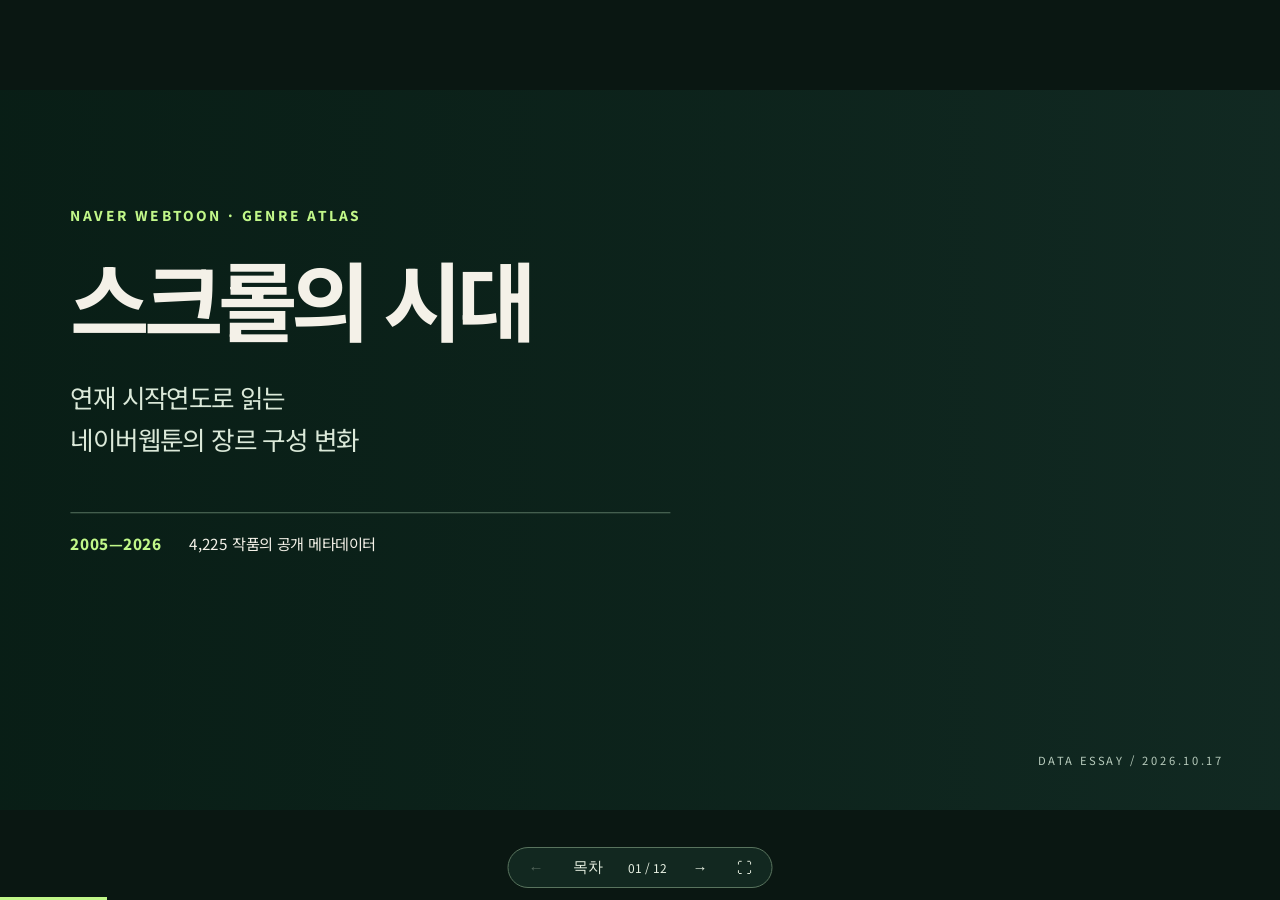
==== index.html @ 86655de3 "Build 16:9 webtoon genre research slide deck with CSV-driven SVG charts" ====
<!doctype html>
<html lang="ko"><head><meta charset="utf-8"><meta name="viewport" content="width=device-width,initial-scale=1"><meta name="theme-color" content="#122a23"><title>스크롤의 시대 — 네이버웹툰 장르 변화</title><link rel="stylesheet" href="style.css"></head>
<body><main id="deck" aria-label="네이버웹툰 장르 변화 발표">
<section class="slide cover active" data-title="스크롤의 시대"><img class="art" onerror="this.hidden=true" src="assets/cover.png" alt="텍스트 없는 만화 패널과 종이의 추상적 흐름"><div class="veil"></div><div class="content"><p class="eyebrow">NAVER WEBTOON · GENRE ATLAS</p><h1>스크롤의 시대</h1><p class="subtitle">연재 시작연도로 읽는<br>네이버웹툰의 장르 구성 변화</p><div class="coverline"><span>2005—2026</span><span>4,225 작품의 공개 메타데이터</span></div></div><span class="edition">DATA ESSAY / 2026.10.17</span></section>
<section class="slide" data-title="핵심 발견"><p class="eyebrow">THE BIG PICTURE</p><h2>드라마 중심에서,<br><em>로맨스의 확장으로.</em></h2><div class="split"><div><p class="lead">관측된 신규 연재 작품의 장르 구성은<br>시대에 따라 크게 달라졌습니다.</p><p class="muted">2010–2014년과 2020–2024년 비교<br>최초 게시연도가 확인된 작품 기준</p></div><div class="bigmetric"><span class="label">로맨스 구성비</span><div>8.2<span>%</span><b>→</b>34.1<span>%</span></div><p>+26.0%p <small>반올림 전 값으로 계산</small></p></div></div><div class="callout">이 변화는 관측된 작품 집합의 구성 변화입니다. 독자 수요나 인기도의 변화로 해석하지 않습니다.</div></section>
<section class="slide" data-title="수집 범위"><p class="eyebrow">01 / THE DATA</p><h2>목록에서 작품까지,<br>하나의 ID로 연결하다.</h2><div class="metrics"><div><strong>4,225</strong><span>수집 작품</span></div><div><strong>3,975</strong><span>연도 기반 분석 작품</span></div><div><strong>0</strong><span>중복 작품 ID</span></div><div><strong>18</strong><span>원본 CSV 변수</span></div></div><div class="flow"><div><b>목록 탐색</b><p>연재 · 완결 · 장르<br>2005–2026 연도별 아카이브</p></div><i>→</i><div><b>작품 메타데이터</b><p>장르 · 태그 · 상태 · 회차<br>최초 1회차 게시일</p></div><i>→</i><div><b>구조 검증</b><p>ID 중복 · 결측 · 날짜 일치<br>원본 보존 · 집계표 검산</p></div></div><p class="footnote">Firecrawl 수집 · 공개 메타데이터 사용 · 인증 제한 우회 없음 · 원본 CSV 수정 및 결측 대치 없음</p></section>
<section class="slide" data-title="결측 진단"><p class="eyebrow">DATA QUALITY</p><h2>날짜를 모르는 작품은<br>시간축에 놓지 않았습니다.</h2><div class="split quality"><div id="qualityChart" class="chart"></div><div><div class="statline"><strong>250</strong><span>최초 게시일·연도 결측 / 5.9%</span></div><p>249건은 인증 제한으로 확인 불가.<br>1건은 가장 오래된 공개 회차가 2회차로,<br>최초 1회차 날짜를 확인할 수 없었습니다.</p><p class="muted">총 회차 수 결측 249건.<br>제목·작가·장르·태그·상태·URL은 모두 확인.</p><div class="callout">전체 4,225건과 시간 추이 분석 3,975건의<br>분모를 구분합니다.</div></div></div></section>
<section class="slide chapter" data-title="시대별 장르"><img class="art" onerror="this.hidden=true" src="assets/chapter.png" alt="여러 시대를 연결하는 텍스트 없는 종이 패널"><div class="veil"></div><div class="content"><p class="eyebrow">02 / THE SHIFT</p><h2>장르의 중심은<br>어떻게 움직였을까?</h2><p class="subtitle">작품 수와 구성비를 함께 읽기</p></div></section>
<section class="slide" data-title="연도별 표본"><p class="eyebrow">COHORT SIZE</p><h2>시대별 표본 크기부터 확인합니다.</h2><p class="decksub">연도별 최초 게시 작품 수 · 날짜가 확인된 3,975작품</p><div id="annualChart" class="chart wide"></div><div class="chartnote"><span>후기 연도에 더 많은 작품이 관측됩니다. 비중 비교에서도 표본 규모를 함께 봐야 합니다.</span><b>2026년은 수집일까지의 부분 연도</b></div></section>
<section class="slide" data-title="장르 구성"><p class="eyebrow">THE GENRE MIX</p><h2>최근 구간의 가장 큰 장르는 로맨스입니다.</h2><p class="decksub">5년 구간별 장르 구성비 · 각 구간의 작품 수를 분모로 계산</p><div id="stackChart" class="chart wide"></div><div id="legend" class="legend"></div><p class="footnote">2025–2026은 불완전 구간입니다. 현재 표시되는 대표 장르를 최초 연재연도별로 집계했습니다.</p></section>
<section class="slide" data-title="구성비 변화"><p class="eyebrow">A CLOSER LOOK</p><h2>로맨스 +26.0%p,<br>일상·개그는 구성비가 줄었습니다.</h2><p class="decksub">2010–2014 → 2020–2024 · 대표 장르별 구성비 변화</p><div id="changeChart" class="chart change"></div><p class="footnote">구성비 감소가 작품 수 감소를 뜻하지는 않습니다. 비교 구간의 관측 작품 수는 각각 354건, 1,965건입니다.</p></section>
<section class="slide" data-title="시대와 장르 지도"><p class="eyebrow">PERIOD × GENRE</p><h2>장르의 이동을 한눈에.</h2><p class="decksub">5년 구간별 구성비(%) · 같은 색 척도로 비교</p><div id="heatmap" class="heatmap"></div><div class="heatkey"><span>0%</span><i></i><span>35%+</span><span class="muted">셀에 마우스를 올리면 작품 수와 비중 표시</span></div></section>
<section class="slide" data-title="결측의 편향"><p class="eyebrow">THE BLIND SPOT</p><h2>결측은 모든 장르에<br>똑같이 나타나지 않습니다.</h2><div class="split"><div id="coverageChart" class="chart"></div><div><p class="lead">날짜 확인률이 다르면,<br>시간 추이에 포함되는 비율도 다릅니다.</p><p class="muted">장르별 날짜 확인 작품 수 ÷ 해당 장르 전체 작품 수.<br>누락은 ‘0건’이 아닙니다.</p><div class="callout">시대별 장르 비교는 확인 가능한 표본에 대한<br>기술적 요약으로 한정합니다.</div></div></div></section>
<section class="slide" data-title="해석과 한계"><p class="eyebrow">03 / READING THE RESULTS</p><h2>이 데이터가 말하는 것,<br>아직 말하지 못하는 것.</h2><div class="cards"><article><span>01</span><h3>현재 관측된 목록</h3><p>삭제·서비스 종료·목록 미노출 작품은 빠질 수 있습니다. 전체 역사적 신작 생산량을 보장하지 않습니다.</p></article><article><span>02</span><h3>현재의 장르 라벨</h3><p>연재 당시의 분류 이력은 아닙니다. 현재 대표 장르를 최초 게시연도에 연결했습니다.</p></article><article><span>03</span><h3>인기도와 인과는 별개</h3><p>조회·구독·매출 데이터가 없습니다. 장르 구성이 달라진 원인과 수요 변화는 추가 검증이 필요합니다.</p></article></div><div class="conclusion">확인한 변화: <em>관측 작품 집합에서 로맨스가 차지하는 비중의 확대</em></div></section>
<section class="slide final" data-title="자료와 재현"><p class="eyebrow">OPEN THE DATA</p><h2>그래프 뒤의 데이터까지<br>확인할 수 있도록.</h2><div class="downloads"><a href="data/naver_webtoon_raw.csv" download><span>01</span><b>원본 CSV</b><small>4,225작품 · 18개 변수 ↗</small></a><a href="data/collection_report.md"><span>02</span><b>수집 보고서</b><small>범위 · 결측 · 실패 · 검증 ↗</small></a><a href="data/eda_report.md"><span>03</span><b>EDA 보고서</b><small>집계 기준 · 해석 한계 ↗</small></a></div><p class="source">출처: 네이버웹툰 공개 목록 및 작품 메타데이터 · 수집일 2026.10.17<br>통계 그래프: CSV 기반 JavaScript/SVG · 전환 애니메이션: anime.js<br>표지·섹션 전환 이미지: Gemini Nano Banana · 이미지에 통계 정보 없음</p><p class="endline">데이터는 남기고, 해석은 신중하게.</p></section>
</main><nav class="controls" aria-label="슬라이드 이동"><button id="prev" aria-label="이전 슬라이드">←</button><button id="overview" title="슬라이드 목록">목차</button><span id="counter">01 / 12</span><button id="next" aria-label="다음 슬라이드">→</button><button id="fullscreen" title="전체 화면">⛶</button></nav><div id="progress"></div><dialog id="toc"><h3>스크롤의 시대</h3><div id="tocItems"></div><button id="closeToc">닫기 · Esc</button></dialog><div id="tooltip" role="tooltip"></div><script src="vendor/anime.min.js"></script><script src="data/stats.js"></script><script src="app.js"></script></body></html>
---- style.css ----
@import url('https://fonts.googleapis.com/css2?family=Noto+Sans+KR:wght@400;500;600;700;800;900&display=swap');
:root{--ink:#172c25;--paper:#f4f1e8;--green:#147c58;--mint:#c1f789;--muted:#66756b;--orange:#e78452}*{box-sizing:border-box}html,body{margin:0;width:100%;height:100%;overflow:hidden;background:#0a1712;color:var(--ink);font-family:'Noto Sans KR','Malgun Gothic',sans-serif}body{display:grid;place-items:center}#deck{width:1600px;height:900px;position:absolute;transform-origin:center center;background:var(--paper);overflow:hidden}.slide{position:absolute;inset:0;padding:70px 88px 68px;background:var(--paper);visibility:hidden;opacity:0;overflow:hidden}.slide.active{visibility:visible;opacity:1}.eyebrow{font-size:17px;font-weight:800;letter-spacing:3px;margin:0 0 28px;color:var(--green)}h1,h2,h3,p{margin-top:0}h1{font-size:108px;line-height:1.15;letter-spacing:-7px;margin-bottom:36px}h2{font-size:57px;line-height:1.3;letter-spacing:-2.7px;margin-bottom:25px;font-weight:800}h3{font-size:26px;letter-spacing:-1px}em{font-style:normal;color:var(--green)}.cover,.chapter,.final{background:#122a23;color:var(--paper)}.cover .eyebrow,.chapter .eyebrow,.final .eyebrow{color:var(--mint)}.art{position:absolute;inset:0;width:100%;height:100%;object-fit:cover}.veil{position:absolute;inset:0;background:linear-gradient(90deg,rgba(8,29,21,.92),rgba(8,29,21,.55) 52%,rgba(8,29,21,.08))}.content{position:relative;padding-top:74px}.subtitle{font-size:32px;line-height:1.65;letter-spacing:-1px;color:#dbe9d9}.coverline{display:flex;gap:34px;margin-top:65px;border-top:1px solid #698671;width:750px;padding-top:24px;font-size:19px}.coverline span:first-child{color:var(--mint);font-weight:800;letter-spacing:1px}.edition{position:absolute;bottom:52px;right:70px;letter-spacing:3px;font-size:14px;color:#b7cbbc}.split{display:grid;grid-template-columns:1fr 1fr;gap:66px;align-items:center;margin-top:40px}.lead{font-size:29px;line-height:1.7;letter-spacing:-1px}.muted{color:var(--muted);font-size:21px;line-height:1.8}.bigmetric{border-left:1px solid #b9c5b8;padding-left:55px}.label{font-size:20px;color:var(--muted)}.bigmetric div{font-size:78px;font-weight:900;color:var(--green);white-space:nowrap;letter-spacing:-4px}.bigmetric div span{font-size:30px}.bigmetric b{font-size:40px;color:#7a8e7d;margin:0 18px}.bigmetric p{font-size:26px;font-weight:700;margin-top:14px}.bigmetric small{display:block;font-size:15px;color:var(--muted);font-weight:400;margin-top:8px}.callout{border-left:5px solid var(--green);background:#e5ebdf;padding:22px 26px;font-size:21px;line-height:1.65;margin-top:32px}.metrics{display:grid;grid-template-columns:repeat(4,1fr);gap:20px;margin-top:45px}.metrics>div{border-top:2px solid #b1c4ad;padding-top:18px}.metrics strong{display:block;font-size:67px;letter-spacing:-3px;color:var(--green)}.metrics span{font-size:20px}.flow{display:flex;align-items:center;justify-content:space-between;margin-top:50px;padding:30px 35px;background:#e6ebde}.flow b{font-size:24px}.flow p{font-size:19px;line-height:1.65;margin:13px 0 0;color:#526755}.flow i{font-style:normal;font-size:35px;color:var(--green)}.footnote{font-size:16px;color:var(--muted);line-height:1.7;margin-top:24px}.chart{min-width:0}.chart svg{width:100%;height:auto;overflow:visible;display:block}.wide{margin-top:22px}.decksub{font-size:20px;color:var(--muted);margin-bottom:18px}.chartnote{display:flex;justify-content:space-between;gap:30px;font-size:17px;color:var(--muted);margin-top:16px}.chartnote b{font-weight:500;color:#a05d35}.legend{display:flex;flex-wrap:wrap;gap:14px 23px;margin-top:16px;font-size:17px}.legend span{display:flex;gap:7px;align-items:center}.legend i{height:11px;width:11px;border-radius:3px}.quality{grid-template-columns:.9fr 1.1fr;margin-top:24px}.quality p{font-size:22px;line-height:1.85}.statline strong{font-size:72px;letter-spacing:-4px;color:var(--green);margin-right:20px}.statline span{font-size:21px}.chapter .content{padding-top:200px}.chapter h2{font-size:82px}.chapter .subtitle{margin-top:35px}.change{margin-top:6px}.heatmap{margin-top:28px;display:grid;grid-template-columns:145px repeat(10,1fr);gap:7px;font-size:17px;align-items:center}.heatmap .rowlabel{font-weight:700;font-size:19px}.heatmap .col{font-size:17px;text-align:center;padding:0 0 12px}.heatmap .cell{height:74px;display:grid;place-items:center;border-radius:4px;font-weight:700;font-size:20px}.heatmap .rowlabel small{display:block;font-size:14px;color:var(--muted);font-weight:400;margin-top:4px}.heatkey{display:flex;gap:15px;align-items:center;margin-top:28px;font-size:15px}.heatkey i{width:220px;height:12px;background:linear-gradient(90deg,#e5eedc,#147c58)}.heatkey .muted{font-size:16px;margin-left:30px}.cards{display:grid;grid-template-columns:repeat(3,1fr);gap:28px;margin-top:44px}.cards article{border-top:2px solid #9ab499;padding:22px 8px}.cards article>span{font-size:18px;color:var(--green);font-weight:800}.cards h3{margin-top:24px}.cards p{font-size:22px;line-height:1.9;color:#536554}.conclusion{padding-top:30px;border-top:1px solid #bccab6;font-size:23px;margin-top:15px}.conclusion em{font-weight:800}.downloads{display:grid;grid-template-columns:repeat(3,1fr);gap:22px;margin-top:56px}.downloads a{color:var(--paper);text-decoration:none;border:1px solid #54715e;padding:27px;transition:background .2s}.downloads a:hover{background:#244a35}.downloads span{color:var(--mint);display:block;margin-bottom:25px;font-size:16px}.downloads b{display:block;font-size:27px;margin-bottom:12px}.downloads small{color:#b3c6b5;font-size:17px}.source{color:#a8bfac;font-size:17px;line-height:1.9;margin-top:40px}.endline{font-size:23px;color:var(--mint);margin-top:28px}.controls{position:fixed;bottom:12px;left:50%;transform:translateX(-50%);display:flex;align-items:center;gap:13px;background:#142a22eF;color:#e8f1e3;border:1px solid #59745e;border-radius:30px;padding:5px 12px;z-index:9;font-size:12px}.controls button{color:inherit;border:0;background:none;cursor:pointer;font-size:15px;padding:5px 8px;border-radius:15px}.controls button:hover{background:#41634b}.controls button:focus-visible{outline:2px solid var(--mint)}#counter{min-width:48px;text-align:center;font-variant-numeric:tabular-nums}#progress{position:fixed;bottom:0;left:0;height:3px;background:var(--mint);z-index:10;transition:width .4s}dialog{background:var(--paper);border:0;border-radius:12px;max-width:680px;width:90vw;padding:30px}dialog::backdrop{background:#001309bb}#tocItems{display:grid;grid-template-columns:1fr 1fr;gap:7px}dialog button{padding:12px;text-align:left;background:#e4eadc;border:0;cursor:pointer;font:inherit}#closeToc{margin-top:20px}#tooltip{display:none;position:fixed;z-index:30;pointer-events:none;background:#122a23;color:white;padding:10px 14px;border-radius:6px;font-size:14px;white-space:pre-line;box-shadow:0 4px 20px #0003}svg text{font-family:inherit}svg .axis{fill:#61715f;font-size:16px}svg .grid{stroke:#d3dccb;stroke-width:1}svg .bar{transform-origin:bottom;transform-box:fill-box}button:disabled{opacity:.3;cursor:default}@media(prefers-reduced-motion:reduce){*{transition:none!important}}@media print{html,body{display:block;height:auto;overflow:visible;background:white}#deck{position:static;transform:none!important;width:1600px;height:auto;overflow:visible}.slide{position:relative;visibility:visible!important;opacity:1!important;height:900px;break-after:page}.controls,#progress,#tooltip,dialog{display:none!important}@page{size:16in 9in;margin:0}}
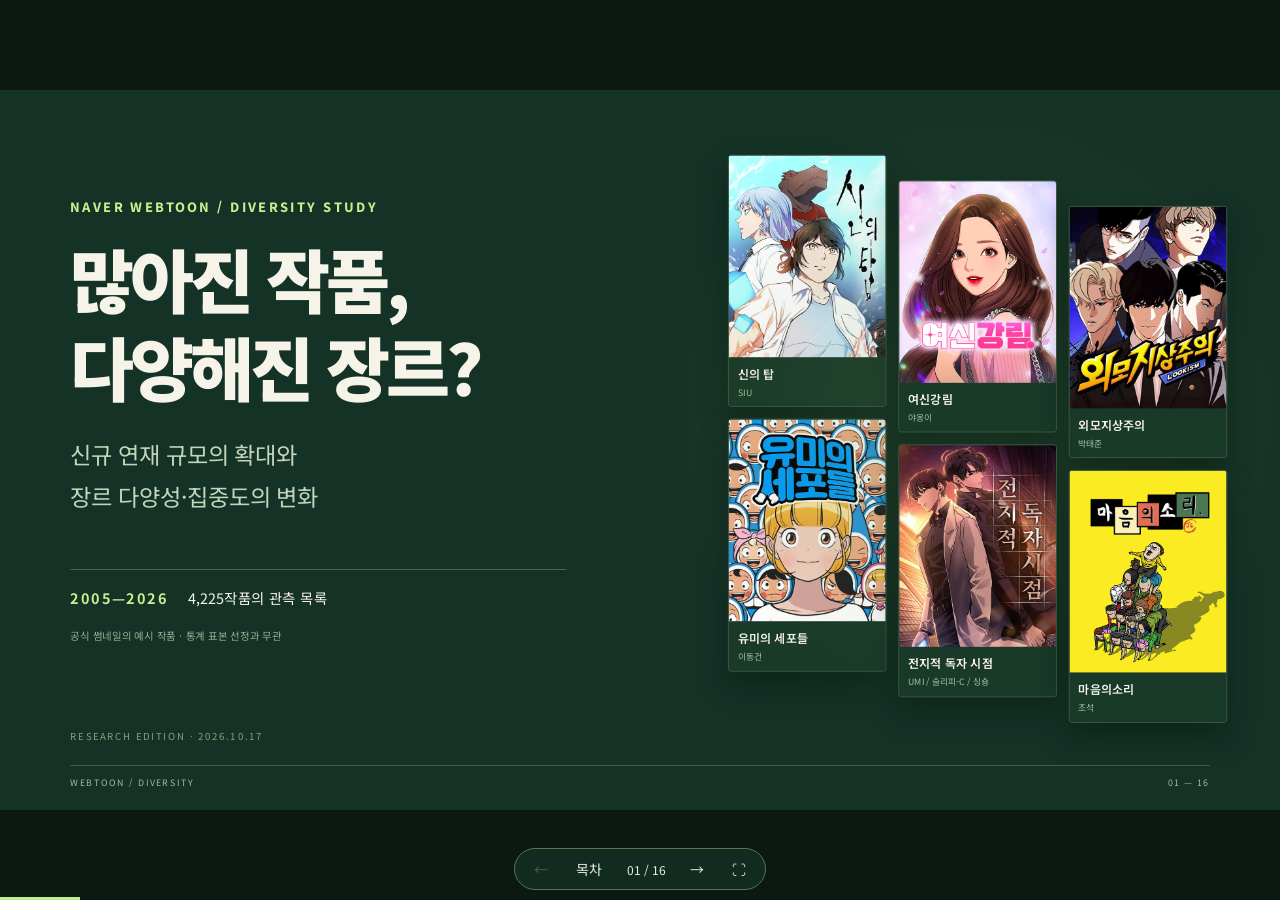
==== commit d3d1da9b: "Publish research slide deck on webtoon diversity with CSV-driven SVG charts and credited artwork" ====
--- a/index.html
+++ b/index.html
@@ -1,16 +1,3 @@
 <!doctype html>
-<html lang="ko"><head><meta charset="utf-8"><meta name="viewport" content="width=device-width,initial-scale=1"><meta name="theme-color" content="#122a23"><title>스크롤의 시대 — 네이버웹툰 장르 변화</title><link rel="stylesheet" href="style.css"></head>
-<body><main id="deck" aria-label="네이버웹툰 장르 변화 발표">
-<section class="slide cover active" data-title="스크롤의 시대"><img class="art" onerror="this.hidden=true" src="assets/cover.png" alt="텍스트 없는 만화 패널과 종이의 추상적 흐름"><div class="veil"></div><div class="content"><p class="eyebrow">NAVER WEBTOON · GENRE ATLAS</p><h1>스크롤의 시대</h1><p class="subtitle">연재 시작연도로 읽는<br>네이버웹툰의 장르 구성 변화</p><div class="coverline"><span>2005—2026</span><span>4,225 작품의 공개 메타데이터</span></div></div><span class="edition">DATA ESSAY / 2026.10.17</span></section>
-<section class="slide" data-title="핵심 발견"><p class="eyebrow">THE BIG PICTURE</p><h2>드라마 중심에서,<br><em>로맨스의 확장으로.</em></h2><div class="split"><div><p class="lead">관측된 신규 연재 작품의 장르 구성은<br>시대에 따라 크게 달라졌습니다.</p><p class="muted">2010–2014년과 2020–2024년 비교<br>최초 게시연도가 확인된 작품 기준</p></div><div class="bigmetric"><span class="label">로맨스 구성비</span><div>8.2<span>%</span><b>→</b>34.1<span>%</span></div><p>+26.0%p <small>반올림 전 값으로 계산</small></p></div></div><div class="callout">이 변화는 관측된 작품 집합의 구성 변화입니다. 독자 수요나 인기도의 변화로 해석하지 않습니다.</div></section>
-<section class="slide" data-title="수집 범위"><p class="eyebrow">01 / THE DATA</p><h2>목록에서 작품까지,<br>하나의 ID로 연결하다.</h2><div class="metrics"><div><strong>4,225</strong><span>수집 작품</span></div><div><strong>3,975</strong><span>연도 기반 분석 작품</span></div><div><strong>0</strong><span>중복 작품 ID</span></div><div><strong>18</strong><span>원본 CSV 변수</span></div></div><div class="flow"><div><b>목록 탐색</b><p>연재 · 완결 · 장르<br>2005–2026 연도별 아카이브</p></div><i>→</i><div><b>작품 메타데이터</b><p>장르 · 태그 · 상태 · 회차<br>최초 1회차 게시일</p></div><i>→</i><div><b>구조 검증</b><p>ID 중복 · 결측 · 날짜 일치<br>원본 보존 · 집계표 검산</p></div></div><p class="footnote">Firecrawl 수집 · 공개 메타데이터 사용 · 인증 제한 우회 없음 · 원본 CSV 수정 및 결측 대치 없음</p></section>
-<section class="slide" data-title="결측 진단"><p class="eyebrow">DATA QUALITY</p><h2>날짜를 모르는 작품은<br>시간축에 놓지 않았습니다.</h2><div class="split quality"><div id="qualityChart" class="chart"></div><div><div class="statline"><strong>250</strong><span>최초 게시일·연도 결측 / 5.9%</span></div><p>249건은 인증 제한으로 확인 불가.<br>1건은 가장 오래된 공개 회차가 2회차로,<br>최초 1회차 날짜를 확인할 수 없었습니다.</p><p class="muted">총 회차 수 결측 249건.<br>제목·작가·장르·태그·상태·URL은 모두 확인.</p><div class="callout">전체 4,225건과 시간 추이 분석 3,975건의<br>분모를 구분합니다.</div></div></div></section>
-<section class="slide chapter" data-title="시대별 장르"><img class="art" onerror="this.hidden=true" src="assets/chapter.png" alt="여러 시대를 연결하는 텍스트 없는 종이 패널"><div class="veil"></div><div class="content"><p class="eyebrow">02 / THE SHIFT</p><h2>장르의 중심은<br>어떻게 움직였을까?</h2><p class="subtitle">작품 수와 구성비를 함께 읽기</p></div></section>
-<section class="slide" data-title="연도별 표본"><p class="eyebrow">COHORT SIZE</p><h2>시대별 표본 크기부터 확인합니다.</h2><p class="decksub">연도별 최초 게시 작품 수 · 날짜가 확인된 3,975작품</p><div id="annualChart" class="chart wide"></div><div class="chartnote"><span>후기 연도에 더 많은 작품이 관측됩니다. 비중 비교에서도 표본 규모를 함께 봐야 합니다.</span><b>2026년은 수집일까지의 부분 연도</b></div></section>
-<section class="slide" data-title="장르 구성"><p class="eyebrow">THE GENRE MIX</p><h2>최근 구간의 가장 큰 장르는 로맨스입니다.</h2><p class="decksub">5년 구간별 장르 구성비 · 각 구간의 작품 수를 분모로 계산</p><div id="stackChart" class="chart wide"></div><div id="legend" class="legend"></div><p class="footnote">2025–2026은 불완전 구간입니다. 현재 표시되는 대표 장르를 최초 연재연도별로 집계했습니다.</p></section>
-<section class="slide" data-title="구성비 변화"><p class="eyebrow">A CLOSER LOOK</p><h2>로맨스 +26.0%p,<br>일상·개그는 구성비가 줄었습니다.</h2><p class="decksub">2010–2014 → 2020–2024 · 대표 장르별 구성비 변화</p><div id="changeChart" class="chart change"></div><p class="footnote">구성비 감소가 작품 수 감소를 뜻하지는 않습니다. 비교 구간의 관측 작품 수는 각각 354건, 1,965건입니다.</p></section>
-<section class="slide" data-title="시대와 장르 지도"><p class="eyebrow">PERIOD × GENRE</p><h2>장르의 이동을 한눈에.</h2><p class="decksub">5년 구간별 구성비(%) · 같은 색 척도로 비교</p><div id="heatmap" class="heatmap"></div><div class="heatkey"><span>0%</span><i></i><span>35%+</span><span class="muted">셀에 마우스를 올리면 작품 수와 비중 표시</span></div></section>
-<section class="slide" data-title="결측의 편향"><p class="eyebrow">THE BLIND SPOT</p><h2>결측은 모든 장르에<br>똑같이 나타나지 않습니다.</h2><div class="split"><div id="coverageChart" class="chart"></div><div><p class="lead">날짜 확인률이 다르면,<br>시간 추이에 포함되는 비율도 다릅니다.</p><p class="muted">장르별 날짜 확인 작품 수 ÷ 해당 장르 전체 작품 수.<br>누락은 ‘0건’이 아닙니다.</p><div class="callout">시대별 장르 비교는 확인 가능한 표본에 대한<br>기술적 요약으로 한정합니다.</div></div></div></section>
-<section class="slide" data-title="해석과 한계"><p class="eyebrow">03 / READING THE RESULTS</p><h2>이 데이터가 말하는 것,<br>아직 말하지 못하는 것.</h2><div class="cards"><article><span>01</span><h3>현재 관측된 목록</h3><p>삭제·서비스 종료·목록 미노출 작품은 빠질 수 있습니다. 전체 역사적 신작 생산량을 보장하지 않습니다.</p></article><article><span>02</span><h3>현재의 장르 라벨</h3><p>연재 당시의 분류 이력은 아닙니다. 현재 대표 장르를 최초 게시연도에 연결했습니다.</p></article><article><span>03</span><h3>인기도와 인과는 별개</h3><p>조회·구독·매출 데이터가 없습니다. 장르 구성이 달라진 원인과 수요 변화는 추가 검증이 필요합니다.</p></article></div><div class="conclusion">확인한 변화: <em>관측 작품 집합에서 로맨스가 차지하는 비중의 확대</em></div></section>
-<section class="slide final" data-title="자료와 재현"><p class="eyebrow">OPEN THE DATA</p><h2>그래프 뒤의 데이터까지<br>확인할 수 있도록.</h2><div class="downloads"><a href="data/naver_webtoon_raw.csv" download><span>01</span><b>원본 CSV</b><small>4,225작품 · 18개 변수 ↗</small></a><a href="data/collection_report.md"><span>02</span><b>수집 보고서</b><small>범위 · 결측 · 실패 · 검증 ↗</small></a><a href="data/eda_report.md"><span>03</span><b>EDA 보고서</b><small>집계 기준 · 해석 한계 ↗</small></a></div><p class="source">출처: 네이버웹툰 공개 목록 및 작품 메타데이터 · 수집일 2026.10.17<br>통계 그래프: CSV 기반 JavaScript/SVG · 전환 애니메이션: anime.js<br>표지·섹션 전환 이미지: Gemini Nano Banana · 이미지에 통계 정보 없음</p><p class="endline">데이터는 남기고, 해석은 신중하게.</p></section>
-</main><nav class="controls" aria-label="슬라이드 이동"><button id="prev" aria-label="이전 슬라이드">←</button><button id="overview" title="슬라이드 목록">목차</button><span id="counter">01 / 12</span><button id="next" aria-label="다음 슬라이드">→</button><button id="fullscreen" title="전체 화면">⛶</button></nav><div id="progress"></div><dialog id="toc"><h3>스크롤의 시대</h3><div id="tocItems"></div><button id="closeToc">닫기 · Esc</button></dialog><div id="tooltip" role="tooltip"></div><script src="vendor/anime.min.js"></script><script src="data/stats.js"></script><script src="app.js"></script></body></html>+<html lang="ko"><head><meta charset="utf-8"><meta name="viewport" content="width=device-width,initial-scale=1"><meta name="theme-color" content="#153227"><meta name="description" content="기존 네이버웹툰 CSV 4,225작품을 바탕으로 신작 규모와 장르 다양성을 살펴보는 16:9 연구 발표"><title>많아진 작품, 다양해진 장르? — 네이버웹툰 연구</title><link rel="stylesheet" href="research_theme.css"></head>
+<body><main id="deck" aria-label="네이버웹툰 장르 다양성 연구 발표"></main><nav class="controls" aria-label="슬라이드 이동"><button id="prev" aria-label="이전 슬라이드">←</button><button id="overview" title="목차 (O)">목차</button><span id="counter">01 / 16</span><button id="next" aria-label="다음 슬라이드">→</button><button id="fullscreen" aria-label="전체 화면 (F)">⛶</button></nav><div id="progress"></div><dialog id="toc"><h3>많아진 작품, 다양해진 장르?</h3><div id="tocItems"></div><button id="closeToc">닫기 · Esc</button></dialog><div id="tooltip" role="tooltip" hidden></div><noscript>이 발표의 CSV 기반 그래프를 보려면 JavaScript를 활성화해주세요.</noscript><script src="vendor/anime.min.js"></script><script src="data/stats.js"></script><script src="data/research.js"></script><script src="research_deck.js"></script></body></html>
--- a/research_theme.css
+++ b/research_theme.css
@@ -0,0 +1,2 @@
+@import url('https://fonts.googleapis.com/css2?family=Noto+Sans+KR:wght@400;500;600;700;800;900&display=swap');
+:root{--paper:#f6f3e9;--ink:#19372a;--green:#267a54;--lime:#c8ee90;--muted:#637461;--orange:#db7c58}*{box-sizing:border-box}html,body{width:100%;height:100%;margin:0;overflow:hidden}body{display:grid;place-items:center;background:#0b1912;color:var(--ink);font-family:'Noto Sans KR','Malgun Gothic',sans-serif}#deck{position:absolute;width:1600px;height:900px;transform-origin:center;background:var(--paper);overflow:hidden}.slide{position:absolute;inset:0;padding:64px 88px 68px;background:var(--paper);visibility:hidden;opacity:0;overflow:hidden}.slide.active{visibility:visible;opacity:1}p,h1,h2,h3,figure{margin:0}.eyebrow{font-size:16px;letter-spacing:3px;font-weight:800;color:var(--green);margin-bottom:22px}h1{font-size:87px;line-height:1.26;letter-spacing:-5px;font-weight:900}h2{font-size:54px;letter-spacing:-2.5px;line-height:1.32;font-weight:800;margin-bottom:28px}h3{font-size:24px;letter-spacing:-.7px;font-weight:700}em{font-style:normal;color:var(--green)}.lead{font-size:29px;line-height:1.8;letter-spacing:-1px}.muted{color:var(--muted)}.note{font-size:16px;line-height:1.65;color:var(--muted);margin-top:22px;max-width:1424px}.slide-footer{position:absolute;left:88px;right:88px;bottom:27px;display:flex;justify-content:space-between;border-top:1px solid #bbcbb5;padding-top:12px;font-size:11px;letter-spacing:2px;color:#6d7d67}.slide-footer span:last-child{font-variant-numeric:tabular-nums}.cover,.chapter{color:var(--paper);background:#153227}.cover .eyebrow,.chapter .eyebrow{color:var(--lime)}.cover .slide-footer,.chapter .slide-footer{border-color:#4b6850;color:#a5bba1}.cover-copy{position:relative;z-index:2;margin-top:70px;width:760px}.cover-sub{font-size:29px;line-height:1.8;color:#c2d6bc;margin-top:30px;letter-spacing:-.8px}.cover-meta{display:flex;gap:25px;border-top:1px solid #587351;padding-top:22px;width:620px;margin-top:65px;font-size:18px}.cover-meta b{color:var(--lime);letter-spacing:2px}.art-note{font-size:13px;color:#97ad91;margin-top:24px}.edition{position:absolute;bottom:84px;left:88px;color:#86a17f;letter-spacing:2px;font-size:12px}.art-grid{display:grid;grid-template-columns:repeat(3,1fr);gap:15px}.art-grid figure{margin:0;background:#243e2d;border:1px solid #46634c;overflow:hidden;border-radius:4px}.art-grid a{color:inherit;text-decoration:none;display:block}.art-grid img{width:100%;height:100%;object-fit:cover;display:block}.art-grid figcaption{background:#193929;min-height:58px;padding:10px 11px;display:flex;flex-direction:column;gap:5px}.art-grid figcaption b{font-size:15px;font-weight:600}.art-grid figcaption span{font-size:11px;color:#a8c0a0;line-height:1.4}.cover-art{position:absolute;right:66px;top:81px;width:624px;gap:15px}.cover-art img{height:252px}.cover-art figure:nth-child(3n+2){transform:translateY(32px)}.cover-art figure:nth-child(3n){transform:translateY(64px)}.cover-art figure{box-shadow:0 18px 35px #00150866}.cover-art:before{content:'';position:absolute;inset:-80px -100px;background:radial-gradient(ellipse,#4f764137,transparent 70%);pointer-events:none}.answer-grid{display:grid;grid-template-columns:.85fr 1.15fr;gap:58px;align-items:center;margin-top:42px}.answer-copy .lead{font-size:28px}.badge{display:inline-block;border:1px solid #8ba47f;padding:9px 14px;font-size:16px;color:var(--green);margin-top:30px}.comparison{border-top:2px solid #88a77b}.comparison>div{display:grid;grid-template-columns:1.1fr 1fr 1fr;align-items:center;gap:20px;padding:20px 0;border-bottom:1px solid #ced8c3;font-size:18px}.comparison-head{color:var(--muted);font-size:15px!important}.comparison strong{font-size:42px;font-variant-numeric:tabular-nums;letter-spacing:-2px}.comparison b{text-align:center}.comparison strong{text-align:center}.comparison .accent{color:var(--green)}.takeaway{margin-top:42px;padding:22px 26px;border-left:5px solid var(--green);background:#e6eddc;font-size:22px;line-height:1.6}.metrics{display:grid;grid-template-columns:repeat(4,1fr);gap:28px;margin-top:45px}.metric{border-top:2px solid #99b188;padding-top:20px}.metric strong{font-size:64px;display:block;color:var(--green);letter-spacing:-2px}.metric span{font-size:22px;display:block;margin-top:8px}.metric small{font-size:16px;color:var(--muted);display:block;margin-top:14px}.scope-grid{display:grid;grid-template-columns:repeat(3,1fr);gap:28px;margin-top:48px;padding:25px 30px;background:#e8eddf}.scope-grid b{font-size:22px}.scope-grid p{margin-top:13px;font-size:20px;line-height:1.8;color:#5f725a}.definition-grid{display:grid;grid-template-columns:1fr 1fr .95fr;gap:28px;margin-top:43px}.definition{padding:26px 28px;background:#e7eddf;border-top:3px solid #789c6c}.definition>span{font-size:14px;letter-spacing:2px;color:var(--green);font-weight:800}.definition h3{margin-top:18px;font-size:32px}.definition h3 b{float:right;color:var(--green)}.formula{font-family:Georgia,serif;font-size:29px!important;padding:20px 0}.definition p{font-size:20px;line-height:1.8}.year-contrast{padding:25px}.year-contrast>b{font-size:18px;color:var(--muted)}.year-contrast>div{padding:20px 0;border-bottom:1px solid #b9cbb0}.year-contrast span{font-size:18px;display:block}.year-contrast strong{font-size:61px;letter-spacing:-3px;display:block;color:var(--green)}.year-contrast small{font-size:17px;font-weight:500;letter-spacing:0;margin-left:15px;color:var(--muted)}.chapter-copy{position:relative;z-index:1;width:1450px;margin-top:32px}.chapter h2{font-size:55px;max-width:1450px;line-height:1.4}.chapter-copy>p:last-child{font-size:24px;color:#b9cfae;margin-top:24px}.chapter-art{position:absolute;bottom:118px;right:88px;width:760px;gap:19px}.chapter-art img{height:257px;object-fit:cover;object-position:center 30%}.chapter-art figcaption{min-height:52px}.chapter-art figure{box-shadow:0 20px 40px #00150866}.chapter>.note{position:absolute;left:88px;bottom:82px;color:#91ad86;font-size:13px}.chart{min-width:0}.chart svg{display:block;width:100%;height:auto;overflow:visible}svg text{font-family:inherit;fill:#284c35}svg .axis{font-size:15px;fill:#718067}.count-chart{margin-top:-2px}.mix-chart{margin-top:16px}.legend{display:flex;flex-wrap:wrap;gap:13px 24px;font-size:15px;margin-top:16px}.legend span{display:flex;gap:7px;align-items:center}.legend i{height:11px;width:11px;border-radius:2px}.dual-charts{display:grid;grid-template-columns:1fr 1fr;gap:44px;margin-top:25px}.dual-charts h3{font-size:21px;margin-bottom:18px;color:#4d6a46}.trends{display:grid;gap:13px;margin-top:12px}.trends>div{display:grid;grid-template-columns:170px 1fr;align-items:center}.trends>div>span{font-size:24px;font-weight:700;line-height:1.6}.trends small{display:block;font-size:15px;font-weight:400;color:var(--muted)}.mini-metrics{display:flex;justify-content:space-between;align-items:center;margin-top:16px;border-top:1px solid #bacdb0;padding-top:19px;font-size:18px;color:var(--muted)}.mini-metrics b{font-size:30px;margin-left:8px;color:var(--green)}.mini-metrics span:last-child{font-size:15px}.rarefaction-layout{display:grid;grid-template-columns:1fr 310px;gap:65px;margin-top:36px;align-items:center}.aside-label{font-size:16px;color:var(--muted);font-weight:600}.year-list{margin:20px 0}.year-list p{display:flex;align-items:center;justify-content:space-between;border-bottom:1px solid #bdcdb3;padding:12px 0}.year-list span{font-size:20px}.year-list b{font-size:40px;color:var(--green);letter-spacing:-2px}.rarefaction-layout aside>p,.scatter-layout aside>p{font-size:20px;line-height:1.85}.scatter-layout{display:grid;grid-template-columns:1fr 320px;gap:60px;align-items:center;margin-top:14px}.coefficient{padding:15px 0;border-bottom:1px solid #b6c8ab}.coefficient span{font-size:15px;display:block;color:var(--muted)}.coefficient b{font-size:48px;letter-spacing:-2px;color:var(--green)}.scatter-layout aside>p{font-size:18px;margin-top:18px}.decomposition{margin-top:30px}.formula-strip{background:#e4ebd8;padding:20px 25px;font-size:21px;color:#456842;margin-top:5px}.recovery-grid{display:grid;grid-template-columns:1.05fr 1fr;gap:65px;margin-top:65px}.recovery-table>div{display:grid;grid-template-columns:1.3fr 1fr 1fr;gap:20px;align-items:center;padding:23px 0;border-bottom:1px solid #c4d2ba;font-size:21px}.recovery-table .recovery-head{font-size:16px;color:var(--muted);padding-top:0}.recovery-table b{text-align:right;font-size:24px}.recovery-explain>p{font-size:22px;line-height:1.75;margin-top:10px}.sensitivity-grid{display:grid;grid-template-columns:1fr 1fr;gap:75px;margin-top:45px;align-items:center}.sensitivity-grid h3{font-size:21px;color:#4e6d46;margin-bottom:14px}.sensitivity-copy>p{font-size:25px;line-height:1.8;margin-top:15px}.sensitivity-copy>p.muted{font-size:21px}.robust{display:grid;grid-template-columns:1fr 36px 1fr;gap:8px 15px;align-items:center;padding:22px 0;border-top:1px solid #b4c7a8;border-bottom:1px solid #b4c7a8;margin-top:24px}.robust span{font-size:15px;color:var(--muted)}.robust span:first-child{grid-column:1/4}.robust span:last-child{grid-column:1/4;text-align:right}.robust strong{font-size:52px;color:var(--green);letter-spacing:-2px}.robust strong:nth-of-type(2){text-align:right}.robust>b{text-align:center;font-size:27px;color:#8ba07d}.closing-points{display:grid;grid-template-columns:repeat(3,1fr);gap:36px;margin-top:52px}.closing-points article{border-top:2px solid #98b186;padding-top:23px}.closing-points article>span{font-size:16px;color:var(--green);font-weight:700}.closing-points h3{margin-top:22px;font-size:27px}.closing-points p{font-size:21px;line-height:1.9;margin-top:20px;color:#5a7153}.resource-grid{display:grid;grid-template-columns:1fr 1fr;gap:85px;margin-top:30px}.resource-grid h3{font-size:23px;margin-bottom:20px}.resource-link{display:flex;justify-content:space-between;align-items:center;padding:15px 0;border-top:1px solid #c2d0b7;text-decoration:none;color:var(--green);font-size:21px;font-weight:600}.resource-link>span{font-size:15px;color:var(--muted);font-weight:400}.resource-link:hover{text-decoration:underline}.source-note{font-size:16px;line-height:1.9;color:var(--muted);margin-top:25px}.image-credits>a{display:flex;justify-content:space-between;align-items:center;padding:10px 0;text-decoration:none;color:var(--ink);border-bottom:1px solid #d1dac9;font-size:18px}.image-credits>a>span{font-size:15px;color:var(--muted)}.image-credits>p{font-size:14px;color:var(--muted);line-height:1.8;margin-top:20px}.sources .note{font-size:13px;margin-top:22px}nav.controls{position:fixed;z-index:10;left:50%;bottom:10px;transform:translateX(-50%);background:#142e23ed;border:1px solid #58734e;color:#e5efd9;border-radius:24px;display:flex;align-items:center;gap:10px;padding:4px 10px;font-size:12px}nav button{border:0;background:none;color:inherit;cursor:pointer;padding:6px 9px;font-family:inherit;font-size:14px;border-radius:16px}nav button:hover{background:#3c5f3d}button:focus-visible,a:focus-visible{outline:2px solid #8dbf64;outline-offset:3px}button:disabled{opacity:.25;cursor:default}#counter{font-variant-numeric:tabular-nums;min-width:50px;text-align:center}#progress{position:fixed;left:0;bottom:0;height:3px;background:#c1ed88;z-index:12;transition:width .4s}dialog{background:var(--paper);border:0;border-radius:12px;padding:30px;width:min(800px,90vw);color:var(--ink)}dialog::backdrop{background:#00180fc9}dialog h3{margin-bottom:20px}#tocItems{display:grid;grid-template-columns:1fr 1fr;gap:7px}dialog button{background:#e3ebd9;border:0;padding:11px 14px;text-align:left;font-family:inherit;cursor:pointer;color:var(--ink)}#closeToc{margin-top:20px}#tooltip{position:fixed;z-index:20;pointer-events:none;background:#153226;color:white;white-space:pre-line;padding:12px 16px;border-radius:7px;font-size:14px;line-height:1.7;box-shadow:0 5px 20px #0003}#tooltip[hidden]{display:none}#slideAnnounce{position:absolute;width:1px;height:1px;overflow:hidden;clip-path:inset(50%)}@media(prefers-reduced-motion:reduce){*{transition:none!important;animation:none!important}}@media print{html,body{display:block;overflow:visible;height:auto;background:white}#deck{position:static;transform:none!important;height:auto;overflow:visible}.slide{position:relative;visibility:visible!important;opacity:1!important;height:900px;break-after:page;print-color-adjust:exact}.slide [style]{opacity:1!important;transform:none!important}nav.controls,#progress,#tooltip,dialog{display:none!important}@page{size:16in 9in;margin:0}}
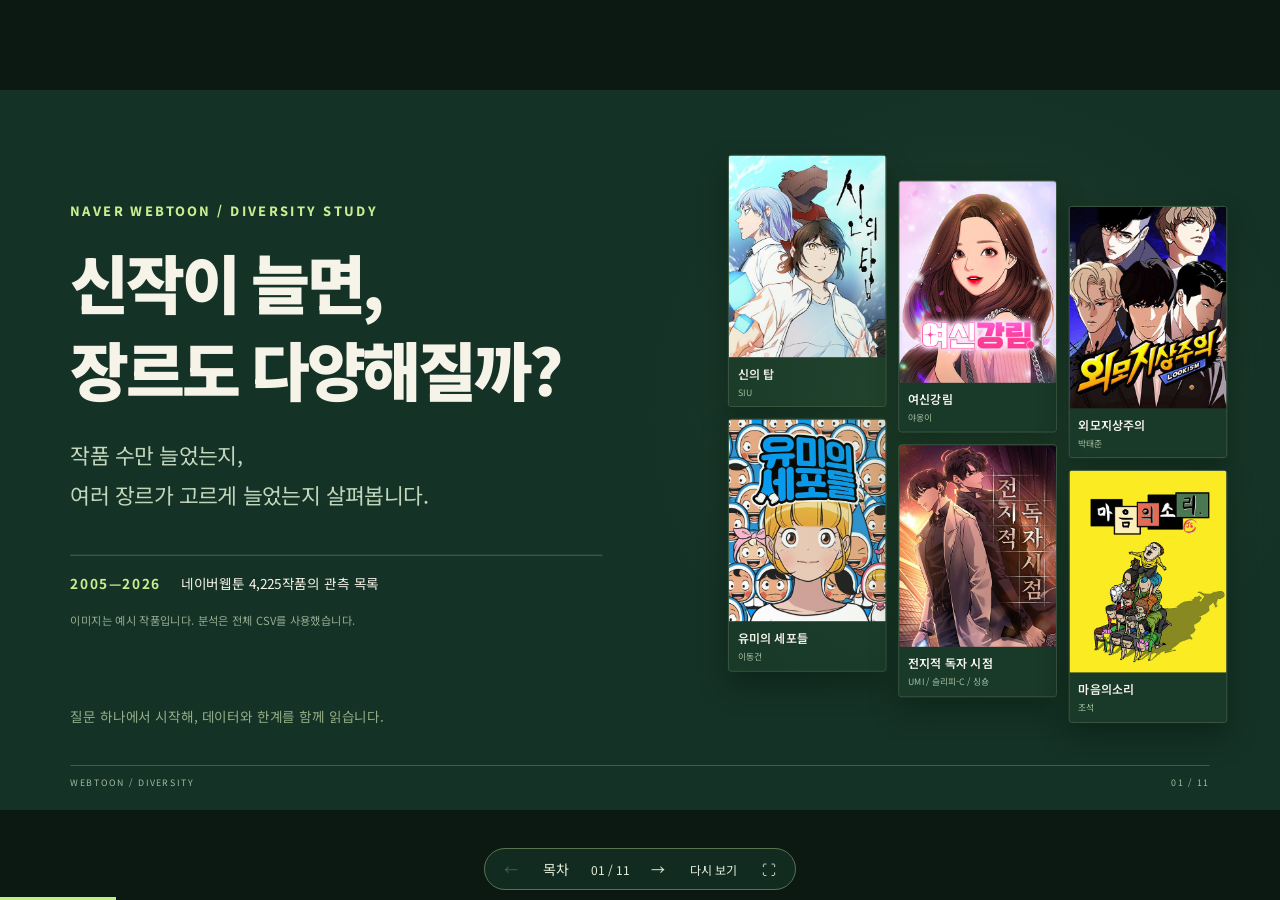
==== commit 75b9f3fc: "Redesign deck as 11-slide beginner-friendly research story with animated statistics" ====
--- a/index.html
+++ b/index.html
@@ -1,3 +1,2 @@
 <!doctype html>
-<html lang="ko"><head><meta charset="utf-8"><meta name="viewport" content="width=device-width,initial-scale=1"><meta name="theme-color" content="#153227"><meta name="description" content="기존 네이버웹툰 CSV 4,225작품을 바탕으로 신작 규모와 장르 다양성을 살펴보는 16:9 연구 발표"><title>많아진 작품, 다양해진 장르? — 네이버웹툰 연구</title><link rel="stylesheet" href="research_theme.css"></head>
-<body><main id="deck" aria-label="네이버웹툰 장르 다양성 연구 발표"></main><nav class="controls" aria-label="슬라이드 이동"><button id="prev" aria-label="이전 슬라이드">←</button><button id="overview" title="목차 (O)">목차</button><span id="counter">01 / 16</span><button id="next" aria-label="다음 슬라이드">→</button><button id="fullscreen" aria-label="전체 화면 (F)">⛶</button></nav><div id="progress"></div><dialog id="toc"><h3>많아진 작품, 다양해진 장르?</h3><div id="tocItems"></div><button id="closeToc">닫기 · Esc</button></dialog><div id="tooltip" role="tooltip" hidden></div><noscript>이 발표의 CSV 기반 그래프를 보려면 JavaScript를 활성화해주세요.</noscript><script src="vendor/anime.min.js"></script><script src="data/stats.js"></script><script src="data/research.js"></script><script src="research_deck.js"></script></body></html>+<html lang="ko"><head><meta charset="utf-8"><meta name="viewport" content="width=device-width,initial-scale=1"><meta name="theme-color" content="#153227"><meta name="description" content="네이버웹툰 신작은 늘었는데 장르도 다양해졌을까? 실제 장르 비율로 쉽게 읽는 11장 연구 발표"><title>신작이 늘면 장르도 다양해질까?</title><link rel="stylesheet" href="research_theme.css"><link rel="stylesheet" href="clarity_theme.css"></head><body><main id="deck" aria-label="네이버웹툰 장르 연구 발표"></main><nav class="controls" aria-label="슬라이드 이동"><button id="prev" aria-label="이전 슬라이드">←</button><button id="overview" title="목차 (O)">목차</button><span id="counter">01 / 11</span><button id="next" aria-label="다음 슬라이드">→</button><button id="replay" title="이 장의 숫자와 그래프 애니메이션 다시 재생 (R)">다시 보기</button><button id="fullscreen" aria-label="전체 화면 (F)">⛶</button></nav><div id="progress"></div><dialog id="toc"><h3>신작이 늘면 장르도 다양해질까?</h3><div id="tocItems"></div><button id="closeToc">닫기 · Esc</button></dialog><dialog id="credits"><h3>작품 이미지 출처</h3><div id="creditsContent"></div><button id="closeCredits">닫기</button></dialog><div id="tooltip" role="tooltip" hidden></div><noscript>그래프를 보려면 JavaScript를 활성화해주세요.</noscript><script src="vendor/anime.min.js"></script><script src="data/stats.js"></script><script src="data/research.js"></script><script src="clarity_deck.js"></script></body></html>
--- a/clarity_theme.css
+++ b/clarity_theme.css
@@ -0,0 +1,2 @@
+/* Keep the original forest-green / cream mood; optimize reading and comparison. */
+.story{padding-top:54px}.story-header{display:flex;justify-content:space-between;align-items:center;margin-bottom:34px}.story-header>span{font-size:17px;letter-spacing:1px;color:#2c7750;font-weight:800}.story-header ol{list-style:none;padding:0;margin:0;display:flex;gap:23px;font-size:14px;color:#9ba68e}.story-header li.current{color:#286f4b;font-weight:800;border-bottom:2px solid #6d945c;padding-bottom:6px}.story h2{font-size:50px;line-height:1.43;letter-spacing:-2.2px;margin-bottom:22px;max-width:1424px}.story .explain{font-size:24px;line-height:1.8;letter-spacing:-.6px;color:#5c7153;max-width:1395px;margin-bottom:22px}.story-note{position:absolute;left:88px;right:88px;bottom:80px;font-size:15px;line-height:1.75;color:#6b7c60;margin:0}.story-chart{min-width:0}.story-chart svg{display:block;width:100%;height:auto;overflow:visible}.story .cover-copy{margin-top:85px;width:800px}.story h1{font-size:80px;line-height:1.35;letter-spacing:-4.5px}.story .cover-sub{font-size:27px;line-height:1.85;margin-top:30px}.story .cover-meta{width:665px;margin-top:50px;font-size:17px}.cover-route{position:absolute;left:88px;bottom:105px;color:#93ad86;font-size:17px}.story .art-note{font-size:14px}.data-route{display:grid;grid-template-columns:1fr 70px 1.1fr .75fr;gap:20px;align-items:center;margin-top:62px}.data-route>div:not(.route-arrow){padding:26px 20px;border-top:2px solid #aec0a0}.data-route strong{display:block;font-size:76px;color:#698361;letter-spacing:-3px;font-weight:800}.data-route>div>span{display:block;font-size:21px;line-height:1.6;margin-top:14px}.data-route .selected{background:#e5edd9;border-color:#4b865c;padding-left:28px!important}.data-route .selected strong{color:#28774f}.data-route .missing-card{padding-left:24px!important}.data-route .missing-card strong{font-size:62px;color:#8a947b}.data-route .missing-card>span{font-size:19px;color:#6e7d61}.route-arrow{font-size:42px;color:#98aa8d;text-align:center}.plain-callout{display:flex;align-items:center;gap:23px;background:#e6eddb;padding:22px 28px;font-size:23px;margin-top:40px}.plain-callout b{font-size:18px;margin-right:15px}.plain-callout i{font-style:normal;color:#91a17f;font-size:17px}.plain-callout small{font-size:17px;margin-left:auto;color:#607752}.result-strip{font-size:23px;line-height:1.8;padding:20px 27px;border-left:5px solid #397e51;background:#e5ecd9;margin-top:20px;color:#47633d}.result-strip b{color:#216642;font-weight:800}#growthBars{margin-top:14px}#growthBars svg{max-height:340px}.waffle-compare{display:grid;grid-template-columns:1fr 80px 1fr;gap:45px;align-items:center;margin-top:35px;padding:0 55px}.waffle-compare .period-label{display:block;font-size:25px;font-weight:700;margin-bottom:13px}.waffle-slot svg{width:100%;display:block}.waffle-compare>div>p{display:flex;justify-content:space-between;align-items:center;margin-top:-32px}.waffle-compare strong{font-size:61px;letter-spacing:-2px}.waffle-compare p>span{font-size:16px;line-height:1.8;color:#687d5b}.coral{color:#d77a57}.waffle-arrow{font-size:44px;color:#819876;text-align:center}.simple-legend{display:flex;align-items:center;justify-content:center;gap:10px;font-size:18px;color:#5d7452;margin-top:26px}.simple-legend i{width:17px;height:17px;display:inline-block;border-radius:2px}.romance-key{background:#db7b59}.other-key{background:#d8e0cf;margin-left:23px}.simple-legend small{font-size:15px;margin-left:27px;color:#7f8c72}.genre-cards{display:grid;grid-template-columns:1fr 1fr;gap:38px;margin-top:40px}.genre-cards article{padding:27px 32px 26px;border-top:3px solid #9db18d;background:#edf0e3}.genre-cards h3{font-size:30px}.genre-count-row{display:grid;grid-template-columns:1fr 65px 1fr;align-items:center;margin:24px 0 25px}.genre-count-row>div>span{display:block;font-size:17px;color:#75866a;margin-bottom:10px}.genre-count-row b{font-size:52px;letter-spacing:-2px;color:#2b7950}.genre-count-row i{font-size:32px;font-style:normal;color:#96aa85}.genre-share-row{display:flex;justify-content:space-between;align-items:center;border-top:1px solid #b9cbb0;padding-top:18px}.genre-share-row>span{font-size:17px;color:#6a805c}.genre-share-row strong{font-size:24px;color:#526a46}.mix-example{display:grid;grid-template-columns:160px 1fr 215px;gap:35px 22px;align-items:center;margin-top:45px}.mix-label b{display:block;font-size:29px;margin-bottom:10px}.mix-label span{font-size:17px;color:#708467}.mix-example svg{display:block;width:100%;overflow:visible}.mix-share{font-size:18px;color:#8e7158;line-height:1.8;text-align:right}.mix-share strong{display:block;font-size:43px;font-weight:800;letter-spacing:-2px;color:#d67c57}.genre-key{display:flex;justify-content:center;gap:18px;margin:33px 0 26px;font-size:14px;color:#637859}.genre-key span{display:flex;align-items:center;gap:6px}.genre-key i{width:11px;height:11px;border-radius:2px}.trend-layout{display:grid;grid-template-columns:1fr 290px;gap:55px;align-items:center;margin-top:25px}.axis-explainer{font-size:17px;line-height:1.8;color:#718263;margin:12px 0 0 55px}.trend-layout aside>span{font-size:16px;color:#6c805e}.trend-layout aside>div{display:flex;align-items:center;justify-content:space-between;gap:15px;border-bottom:1px solid #bccdb1;padding:22px 0}.trend-layout aside b{font-size:21px;font-weight:600;color:#627b55}.trend-layout aside strong{font-size:40px;letter-spacing:-2px;color:#2b774e}.check-cards{display:grid;grid-template-columns:1fr 1fr 1fr;gap:28px;margin-top:40px}.check-cards article{padding:25px 28px;background:#e9eddf;border-top:3px solid #b3c2a3;min-height:325px}.check-cards article>span{font-size:16px;color:#74876a}.check-cards h3{font-size:27px;margin-top:16px;margin-bottom:15px;letter-spacing:-1px}.check-cards article>p{font-size:20px;line-height:1.8;color:#657e57;margin-top:18px}.tiny-years p{display:flex;align-items:center;justify-content:space-between;margin:9px 0;font-size:19px;color:#7a896c}.tiny-years b{font-size:28px;color:#627b54}.partial-number{display:block;font-size:57px;letter-spacing:-2px;color:#9a865e;margin-top:30px}.check-cards .check-selected{background:#e1ecd5;border-color:#347d4f}.check-word{font-size:42px;display:block;color:#28754a;letter-spacing:-2px;margin-top:36px}.uncertainty-layout{display:grid;grid-template-columns:.75fr 1.4fr;gap:65px;align-items:center;margin-top:40px}.unknown-pool{padding:35px 30px;background:#e8ecde;border-top:3px solid #a7b595}.unknown-pool>strong{font-size:69px;letter-spacing:-3px;color:#6f8460;display:block}.unknown-pool>p{font-size:26px;line-height:1.75;margin-top:15px}.unknown-pool>span{display:block;margin-top:25px;font-size:16px;color:#7d8c6f}.scenario-list article{padding:23px 27px;border-left:5px solid #4a8158;background:#e8eddc}.scenario-list article+article{margin-top:22px}.scenario-list article>span{font-size:17px;color:#718664;display:block;margin-bottom:12px}.scenario-list b{font-size:28px;font-weight:700}.scenario-list .alternative{background:#eee8db;border-color:#b99b6f}.scenario-list .alternative>span{color:#9d8869}.scenario-list p{font-size:18px;line-height:1.7;color:#8b7a5e;margin-top:15px}.robust-conclusion{display:flex;align-items:center;justify-content:center;gap:22px;margin-top:8px;padding:20px 0;border-top:1px solid #c1ceb5}.robust-conclusion .count-up{font-size:53px;color:#2c7950;font-weight:800;letter-spacing:-2px}.robust-conclusion>span:not(.count-up){font-size:25px;color:#718566}.final-statement{margin-top:38px}.final-statement p{display:grid;grid-template-columns:210px 1fr;gap:25px;align-items:center;padding:22px 0;border-top:1px solid #c6d2ba}.final-statement p>span{font-size:18px;color:#718365}.final-statement b{font-size:27px;line-height:1.6;font-weight:600;letter-spacing:-.7px}.final-statement p:last-child b{color:#867456}.final-boundary{padding:20px 25px;background:#e5edd9;font-size:21px;line-height:1.7;margin-top:15px;color:#446b3c}.final-resources{display:flex;gap:26px;margin-top:25px;align-items:center}.final-resources a,.final-resources button{font-size:16px;color:#567c4b;text-decoration:none;background:transparent;border:0;padding:0;cursor:pointer;font-family:inherit}.final-resources a:hover,.final-resources button:hover{text-decoration:underline}#creditsContent>p{font-size:16px;line-height:1.8;color:#64775b;margin:18px 0}#creditsContent>a{display:flex;justify-content:space-between;padding:12px 0;border-bottom:1px solid #c8d4bc;color:#2a6342;text-decoration:none}#creditsContent>a>span{font-size:14px;color:#718567}#closeCredits{margin-top:20px}.story .slide-footer{font-size:11px}nav.controls{gap:7px}nav #replay{font-size:12px}@media print{.story [style]{opacity:1!important}.waffle-fill,.mix-part{opacity:1!important}}
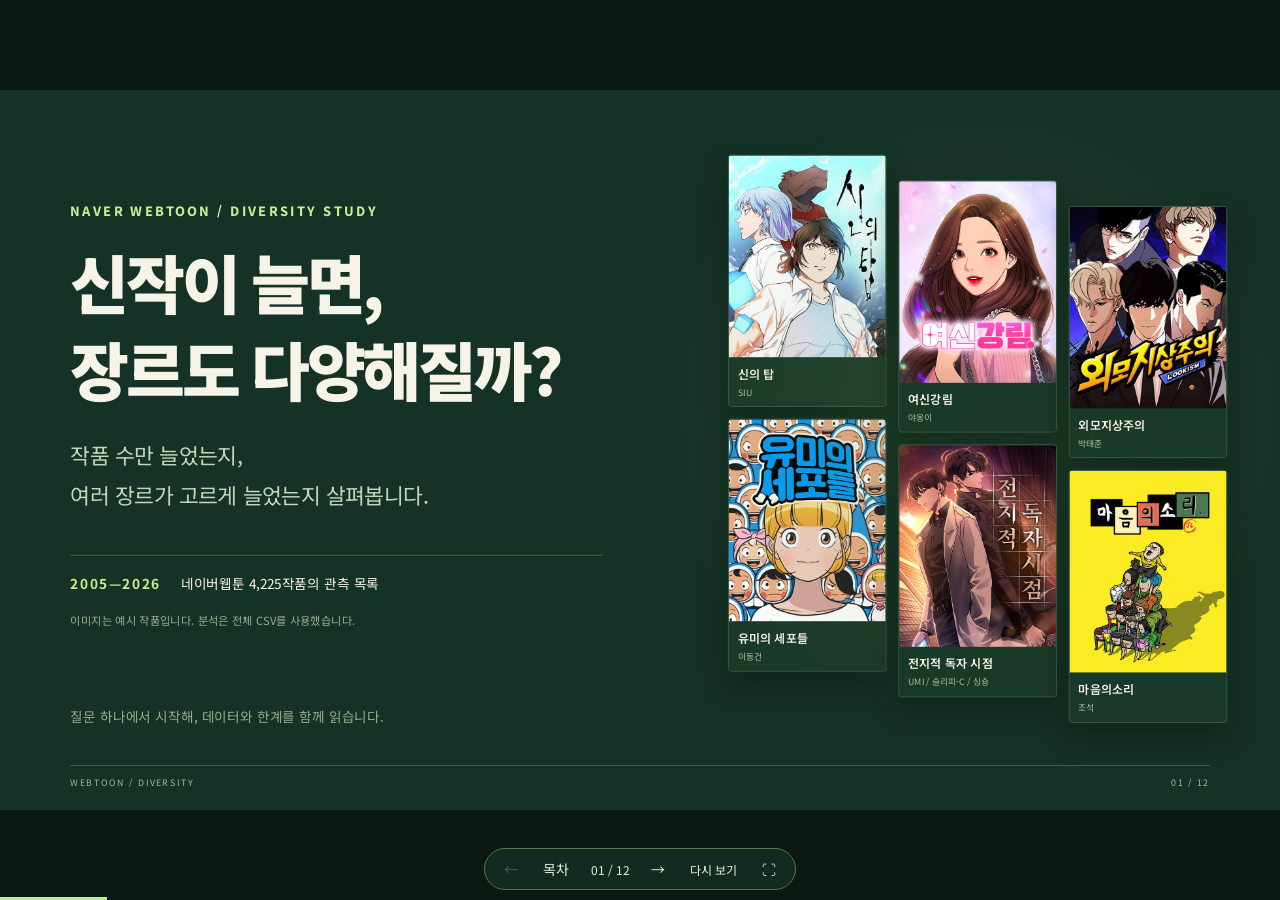
==== commit e07a9e81: "Add reader orientation and a concise verified episode-count finding" ====
--- a/index.html
+++ b/index.html
@@ -1,2 +1,2 @@
 <!doctype html>
-<html lang="ko"><head><meta charset="utf-8"><meta name="viewport" content="width=device-width,initial-scale=1"><meta name="theme-color" content="#153227"><meta name="description" content="네이버웹툰 신작은 늘었는데 장르도 다양해졌을까? 실제 장르 비율로 쉽게 읽는 11장 연구 발표"><title>신작이 늘면 장르도 다양해질까?</title><link rel="stylesheet" href="research_theme.css"><link rel="stylesheet" href="clarity_theme.css"></head><body><main id="deck" aria-label="네이버웹툰 장르 연구 발표"></main><nav class="controls" aria-label="슬라이드 이동"><button id="prev" aria-label="이전 슬라이드">←</button><button id="overview" title="목차 (O)">목차</button><span id="counter">01 / 11</span><button id="next" aria-label="다음 슬라이드">→</button><button id="replay" title="이 장의 숫자와 그래프 애니메이션 다시 재생 (R)">다시 보기</button><button id="fullscreen" aria-label="전체 화면 (F)">⛶</button></nav><div id="progress"></div><dialog id="toc"><h3>신작이 늘면 장르도 다양해질까?</h3><div id="tocItems"></div><button id="closeToc">닫기 · Esc</button></dialog><dialog id="credits"><h3>작품 이미지 출처</h3><div id="creditsContent"></div><button id="closeCredits">닫기</button></dialog><div id="tooltip" role="tooltip" hidden></div><noscript>그래프를 보려면 JavaScript를 활성화해주세요.</noscript><script src="vendor/anime.min.js"></script><script src="data/stats.js"></script><script src="data/research.js"></script><script src="clarity_deck.js"></script></body></html>+<html lang="ko"><head><meta charset="utf-8"><meta name="viewport" content="width=device-width,initial-scale=1"><meta name="theme-color" content="#153227"><meta name="description" content="네이버웹툰 신작은 늘었는데 장르도 다양해졌을까? 실제 장르 비율로 쉽게 읽는 12장 연구 발표"><title>신작이 늘면 장르도 다양해질까?</title><link rel="stylesheet" href="research_theme.css"><link rel="stylesheet" href="clarity_theme.css"></head><body><main id="deck" aria-label="네이버웹툰 장르 연구 발표"></main><nav class="controls" aria-label="슬라이드 이동"><button id="prev" aria-label="이전 슬라이드">←</button><button id="overview" title="목차 (O)">목차</button><span id="counter">01 / 12</span><button id="next" aria-label="다음 슬라이드">→</button><button id="replay" title="이 장의 숫자와 그래프 애니메이션 다시 재생 (R)">다시 보기</button><button id="fullscreen" aria-label="전체 화면 (F)">⛶</button></nav><div id="progress"></div><dialog id="toc"><h3>신작이 늘면 장르도 다양해질까?</h3><div id="tocItems"></div><button id="closeToc">닫기 · Esc</button></dialog><dialog id="credits"><h3>작품 이미지 출처</h3><div id="creditsContent"></div><button id="closeCredits">닫기</button></dialog><div id="tooltip" role="tooltip" hidden></div><noscript>그래프를 보려면 JavaScript를 활성화해주세요.</noscript><script src="vendor/anime.min.js"></script><script src="data/stats.js"></script><script src="data/research.js"></script><script src="data/episode_summary.js"></script><script src="clarity_deck.js"></script></body></html>
--- a/clarity_theme.css
+++ b/clarity_theme.css
@@ -1,2 +1,4 @@
 /* Keep the original forest-green / cream mood; optimize reading and comparison. */
 .story{padding-top:54px}.story-header{display:flex;justify-content:space-between;align-items:center;margin-bottom:34px}.story-header>span{font-size:17px;letter-spacing:1px;color:#2c7750;font-weight:800}.story-header ol{list-style:none;padding:0;margin:0;display:flex;gap:23px;font-size:14px;color:#9ba68e}.story-header li.current{color:#286f4b;font-weight:800;border-bottom:2px solid #6d945c;padding-bottom:6px}.story h2{font-size:50px;line-height:1.43;letter-spacing:-2.2px;margin-bottom:22px;max-width:1424px}.story .explain{font-size:24px;line-height:1.8;letter-spacing:-.6px;color:#5c7153;max-width:1395px;margin-bottom:22px}.story-note{position:absolute;left:88px;right:88px;bottom:80px;font-size:15px;line-height:1.75;color:#6b7c60;margin:0}.story-chart{min-width:0}.story-chart svg{display:block;width:100%;height:auto;overflow:visible}.story .cover-copy{margin-top:85px;width:800px}.story h1{font-size:80px;line-height:1.35;letter-spacing:-4.5px}.story .cover-sub{font-size:27px;line-height:1.85;margin-top:30px}.story .cover-meta{width:665px;margin-top:50px;font-size:17px}.cover-route{position:absolute;left:88px;bottom:105px;color:#93ad86;font-size:17px}.story .art-note{font-size:14px}.data-route{display:grid;grid-template-columns:1fr 70px 1.1fr .75fr;gap:20px;align-items:center;margin-top:62px}.data-route>div:not(.route-arrow){padding:26px 20px;border-top:2px solid #aec0a0}.data-route strong{display:block;font-size:76px;color:#698361;letter-spacing:-3px;font-weight:800}.data-route>div>span{display:block;font-size:21px;line-height:1.6;margin-top:14px}.data-route .selected{background:#e5edd9;border-color:#4b865c;padding-left:28px!important}.data-route .selected strong{color:#28774f}.data-route .missing-card{padding-left:24px!important}.data-route .missing-card strong{font-size:62px;color:#8a947b}.data-route .missing-card>span{font-size:19px;color:#6e7d61}.route-arrow{font-size:42px;color:#98aa8d;text-align:center}.plain-callout{display:flex;align-items:center;gap:23px;background:#e6eddb;padding:22px 28px;font-size:23px;margin-top:40px}.plain-callout b{font-size:18px;margin-right:15px}.plain-callout i{font-style:normal;color:#91a17f;font-size:17px}.plain-callout small{font-size:17px;margin-left:auto;color:#607752}.result-strip{font-size:23px;line-height:1.8;padding:20px 27px;border-left:5px solid #397e51;background:#e5ecd9;margin-top:20px;color:#47633d}.result-strip b{color:#216642;font-weight:800}#growthBars{margin-top:14px}#growthBars svg{max-height:340px}.waffle-compare{display:grid;grid-template-columns:1fr 80px 1fr;gap:45px;align-items:center;margin-top:35px;padding:0 55px}.waffle-compare .period-label{display:block;font-size:25px;font-weight:700;margin-bottom:13px}.waffle-slot svg{width:100%;display:block}.waffle-compare>div>p{display:flex;justify-content:space-between;align-items:center;margin-top:-32px}.waffle-compare strong{font-size:61px;letter-spacing:-2px}.waffle-compare p>span{font-size:16px;line-height:1.8;color:#687d5b}.coral{color:#d77a57}.waffle-arrow{font-size:44px;color:#819876;text-align:center}.simple-legend{display:flex;align-items:center;justify-content:center;gap:10px;font-size:18px;color:#5d7452;margin-top:26px}.simple-legend i{width:17px;height:17px;display:inline-block;border-radius:2px}.romance-key{background:#db7b59}.other-key{background:#d8e0cf;margin-left:23px}.simple-legend small{font-size:15px;margin-left:27px;color:#7f8c72}.genre-cards{display:grid;grid-template-columns:1fr 1fr;gap:38px;margin-top:40px}.genre-cards article{padding:27px 32px 26px;border-top:3px solid #9db18d;background:#edf0e3}.genre-cards h3{font-size:30px}.genre-count-row{display:grid;grid-template-columns:1fr 65px 1fr;align-items:center;margin:24px 0 25px}.genre-count-row>div>span{display:block;font-size:17px;color:#75866a;margin-bottom:10px}.genre-count-row b{font-size:52px;letter-spacing:-2px;color:#2b7950}.genre-count-row i{font-size:32px;font-style:normal;color:#96aa85}.genre-share-row{display:flex;justify-content:space-between;align-items:center;border-top:1px solid #b9cbb0;padding-top:18px}.genre-share-row>span{font-size:17px;color:#6a805c}.genre-share-row strong{font-size:24px;color:#526a46}.mix-example{display:grid;grid-template-columns:160px 1fr 215px;gap:35px 22px;align-items:center;margin-top:45px}.mix-label b{display:block;font-size:29px;margin-bottom:10px}.mix-label span{font-size:17px;color:#708467}.mix-example svg{display:block;width:100%;overflow:visible}.mix-share{font-size:18px;color:#8e7158;line-height:1.8;text-align:right}.mix-share strong{display:block;font-size:43px;font-weight:800;letter-spacing:-2px;color:#d67c57}.genre-key{display:flex;justify-content:center;gap:18px;margin:33px 0 26px;font-size:14px;color:#637859}.genre-key span{display:flex;align-items:center;gap:6px}.genre-key i{width:11px;height:11px;border-radius:2px}.trend-layout{display:grid;grid-template-columns:1fr 290px;gap:55px;align-items:center;margin-top:25px}.axis-explainer{font-size:17px;line-height:1.8;color:#718263;margin:12px 0 0 55px}.trend-layout aside>span{font-size:16px;color:#6c805e}.trend-layout aside>div{display:flex;align-items:center;justify-content:space-between;gap:15px;border-bottom:1px solid #bccdb1;padding:22px 0}.trend-layout aside b{font-size:21px;font-weight:600;color:#627b55}.trend-layout aside strong{font-size:40px;letter-spacing:-2px;color:#2b774e}.check-cards{display:grid;grid-template-columns:1fr 1fr 1fr;gap:28px;margin-top:40px}.check-cards article{padding:25px 28px;background:#e9eddf;border-top:3px solid #b3c2a3;min-height:325px}.check-cards article>span{font-size:16px;color:#74876a}.check-cards h3{font-size:27px;margin-top:16px;margin-bottom:15px;letter-spacing:-1px}.check-cards article>p{font-size:20px;line-height:1.8;color:#657e57;margin-top:18px}.tiny-years p{display:flex;align-items:center;justify-content:space-between;margin:9px 0;font-size:19px;color:#7a896c}.tiny-years b{font-size:28px;color:#627b54}.partial-number{display:block;font-size:57px;letter-spacing:-2px;color:#9a865e;margin-top:30px}.check-cards .check-selected{background:#e1ecd5;border-color:#347d4f}.check-word{font-size:42px;display:block;color:#28754a;letter-spacing:-2px;margin-top:36px}.uncertainty-layout{display:grid;grid-template-columns:.75fr 1.4fr;gap:65px;align-items:center;margin-top:40px}.unknown-pool{padding:35px 30px;background:#e8ecde;border-top:3px solid #a7b595}.unknown-pool>strong{font-size:69px;letter-spacing:-3px;color:#6f8460;display:block}.unknown-pool>p{font-size:26px;line-height:1.75;margin-top:15px}.unknown-pool>span{display:block;margin-top:25px;font-size:16px;color:#7d8c6f}.scenario-list article{padding:23px 27px;border-left:5px solid #4a8158;background:#e8eddc}.scenario-list article+article{margin-top:22px}.scenario-list article>span{font-size:17px;color:#718664;display:block;margin-bottom:12px}.scenario-list b{font-size:28px;font-weight:700}.scenario-list .alternative{background:#eee8db;border-color:#b99b6f}.scenario-list .alternative>span{color:#9d8869}.scenario-list p{font-size:18px;line-height:1.7;color:#8b7a5e;margin-top:15px}.robust-conclusion{display:flex;align-items:center;justify-content:center;gap:22px;margin-top:8px;padding:20px 0;border-top:1px solid #c1ceb5}.robust-conclusion .count-up{font-size:53px;color:#2c7950;font-weight:800;letter-spacing:-2px}.robust-conclusion>span:not(.count-up){font-size:25px;color:#718566}.final-statement{margin-top:38px}.final-statement p{display:grid;grid-template-columns:210px 1fr;gap:25px;align-items:center;padding:22px 0;border-top:1px solid #c6d2ba}.final-statement p>span{font-size:18px;color:#718365}.final-statement b{font-size:27px;line-height:1.6;font-weight:600;letter-spacing:-.7px}.final-statement p:last-child b{color:#867456}.final-boundary{padding:20px 25px;background:#e5edd9;font-size:21px;line-height:1.7;margin-top:15px;color:#446b3c}.final-resources{display:flex;gap:26px;margin-top:25px;align-items:center}.final-resources a,.final-resources button{font-size:16px;color:#567c4b;text-decoration:none;background:transparent;border:0;padding:0;cursor:pointer;font-family:inherit}.final-resources a:hover,.final-resources button:hover{text-decoration:underline}#creditsContent>p{font-size:16px;line-height:1.8;color:#64775b;margin:18px 0}#creditsContent>a{display:flex;justify-content:space-between;padding:12px 0;border-bottom:1px solid #c8d4bc;color:#2a6342;text-decoration:none}#creditsContent>a>span{font-size:14px;color:#718567}#closeCredits{margin-top:20px}.story .slide-footer{font-size:11px}nav.controls{gap:7px}nav #replay{font-size:12px}@media print{.story [style]{opacity:1!important}.waffle-fill,.mix-part{opacity:1!important}}
+/* First-reader orientation and the single non-genre supplementary finding. */
+.orientation-cards{display:grid;grid-template-columns:repeat(3,1fr);gap:28px;margin-top:30px}.orientation-cards article{padding:25px 27px;background:#e9eddf;border-top:3px solid #9cb38c}.orientation-cards article>span{font-size:16px;color:#75866a}.orientation-cards h3{font-size:26px;letter-spacing:-1px;margin-top:17px;line-height:1.6}.orientation-cards p{font-size:21px;line-height:1.85;margin-top:17px;color:#617855}.orientation-unit{display:flex;align-items:center;gap:35px;padding:21px 26px;margin-top:25px;background:#e0ebd4;border-left:5px solid #3a7c50}.orientation-unit b{font-size:26px;color:#2b6f49}.orientation-unit span{font-size:21px;color:#5c7950}.data-safeguards{display:flex;justify-content:space-between;gap:25px;color:#6a805d;font-size:16px;margin-top:19px}.episode-context{display:grid;grid-template-columns:1fr 1fr 1.4fr;gap:30px;align-items:center;margin-top:5px}.episode-context>div{border-top:2px solid #a9bc99;padding-top:18px}.episode-context>div>span{font-size:18px;color:#6f8461;display:block}.episode-context strong{font-size:55px;color:#2d7a51;letter-spacing:-2px;display:block;margin-top:12px}.episode-context>p{font-size:24px;line-height:1.9;padding:21px 25px;background:#e5edd9;color:#536f46}.episode-context b{color:#2c6e47}.episode-white{fill:#f6f3e9!important}
